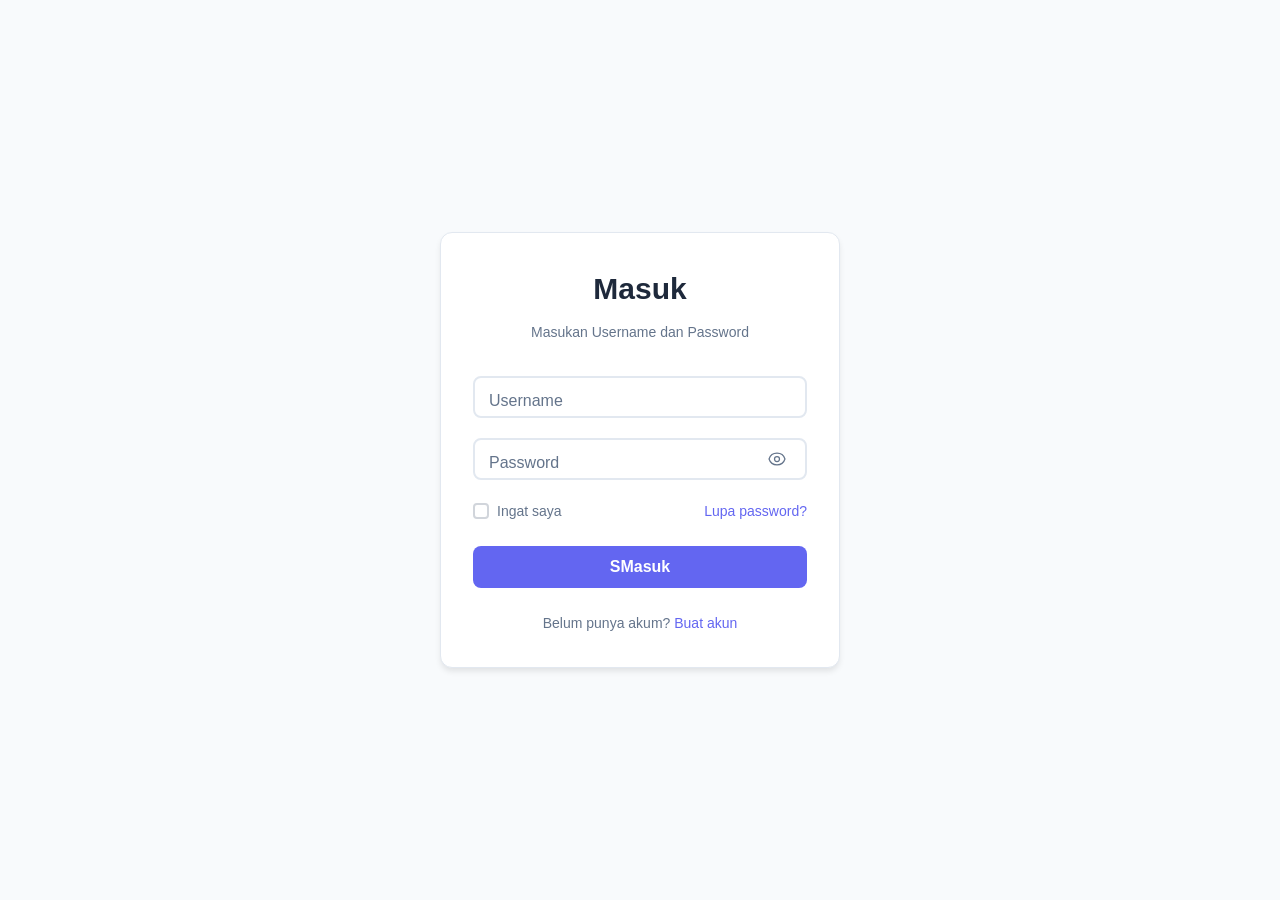
==== login/login.html @ 02b38fc1 "Update and rename index.html to login.html" ====
<!DOCTYPE html>
<html lang="en">
<head>
    <meta charset="UTF-8">
    <meta name="viewport" content="width=device-width, initial-scale=1.0">
    <title>Masuk web-apasih</title>
    <meta name="description" content="Clean, simple, copy-paste-ready login form with email + password validation.">
    <meta name="author" content="Aigars Silkalns / Colorlib">
    <link rel="canonical" href="https://puikinsh.github.io/login-forms/forms/basic/">
    <link rel="icon" type="image/svg+xml" href="data:image/svg+xml,<svg xmlns='http://www.w3.org/2000/svg' viewBox='0 0 100 100'><circle cx='50' cy='50' r='48' fill='%236366f1'/><text x='50' y='68' font-size='60' text-anchor='middle' fill='white' font-family='system-ui,sans-serif'>L</text></svg>">
    <meta property="og:type" content="website">
    <meta property="og:title" content="Basic Login Form">
    <meta property="og:description" content="Clean, simple, copy-paste-ready login form with email + password validation.">
    <meta property="og:url" content="https://puikinsh.github.io/login-forms/forms/basic/">
    <meta property="og:image" content="https://puikinsh.github.io/login-forms/assets/screenshots/basic.png">
    <meta name="twitter:card" content="summary_large_image">
    <meta name="twitter:title" content="Basic Login Form">
    <meta name="twitter:description" content="Clean, simple, copy-paste-ready login form with email + password validation.">
    <meta name="twitter:image" content="https://puikinsh.github.io/login-forms/assets/screenshots/basic.png">
    <link rel="stylesheet" href="style.css">
</head>
<body>
    <div class="login-container">
        <div class="login-card">
            <div class="login-header">
                <h2>Masuk</h2>
                <p>Masukan Username dan Password</p>
            </div>
            
            <form class="login-form" id="loginForm" novalidate>
                <div class="form-group">
                    <div class="input-wrapper">
                        <input type="username" id="username" name="username" required autocomplete="username">
                        <label for="username">Username</label>
                    </div>
                    <span class="error-message" id="usernameError"></span>
                </div>

                <div class="form-group">
                    <div class="input-wrapper password-wrapper">
                        <input type="password" id="password" name="password" required autocomplete="current-password">
                        <label for="password">Password</label>
                        <button type="button" class="password-toggle" id="passwordToggle" aria-label="Toggle password visibility">
                            <span class="eye-icon"></span>
                        </button>
                    </div>
                    <span class="error-message" id="passwordError"></span>
                </div>

                <div class="form-options">
                    <label class="remember-wrapper">
                        <input type="checkbox" id="remember" name="remember">
                        <span class="checkbox-label">
                            <span class="checkmark"></span>
                            Ingat saya
                        </span>
                    </label>
                    <a href="#" class="forgot-password">Lupa password?</a>
                </div>

                <button type="submit" class="login-btn">
                    <span class="btn-text">SMasuk</span>
                    <span class="btn-loader"></span>
                </button>
            </form>

            <div class="signup-link">
                <p>Belum punya akum? <a href="register.html">Buat akun</a></p>
            </div>

            <div class="success-message" id="successMessage">
                <div class="success-icon">✓</div>
                <h3>Berhasil masuk</h3>
                <p>Menuju web..</p>
            </div>
        </div>
    </div>

    <script src="../../shared/js/form-utils.js"></script>
    <script src="script.js"></script>
  <script src="js/login.js"></script>
</body>
  </html>
---- login/style.css ----
/* Basic Login Form - Clean & Simple */

* {
    margin: 0;
    padding: 0;
    box-sizing: border-box;
}

body {
    font-family: -apple-system, BlinkMacSystemFont, 'Segoe UI', Roboto, 'Helvetica Neue', Arial, sans-serif;
    background: #f8fafc;
    min-height: 100vh;
    display: flex;
    align-items: center;
    justify-content: center;
    padding: 20px;
    line-height: 1.6;
    color: #334155;
}

.login-container {
    width: 100%;
    max-width: 400px;
}

.login-card {
    background: white;
    border-radius: 12px;
    padding: 32px;
    border: 1px solid #e2e8f0;
    box-shadow: 0 4px 6px -1px rgba(0, 0, 0, 0.1);
}

.login-header {
    text-align: center;
    margin-bottom: 32px;
}

.login-header h2 {
    font-size: 1.875rem;
    font-weight: 700;
    color: #1e293b;
    margin-bottom: 8px;
}

.login-header p {
    color: #64748b;
    font-size: 0.875rem;
}

/* Form Styles */
.form-group {
    margin-bottom: 20px;
}

.input-wrapper {
    position: relative;
    display: flex;
    flex-direction: column;
}

.input-wrapper input {
    background: white;
    border: 2px solid #e2e8f0;
    border-radius: 8px;
    padding: 12px 16px 8px 16px;
    color: #1e293b;
    font-size: 16px;
    transition: all 0.2s ease;
    width: 100%;
    outline: none;
}

.input-wrapper input::placeholder {
    color: transparent;
}

.input-wrapper label {
    position: absolute;
    left: 16px;
    top: 12px;
    color: #64748b;
    font-size: 16px;
    transition: all 0.2s ease;
    pointer-events: none;
    transform-origin: left top;
}

.input-wrapper input:focus,
.input-wrapper input:valid,
.input-wrapper input.has-value {
    border-color: #6366f1;
}

.input-wrapper input:focus + label,
.input-wrapper input:valid + label,
.input-wrapper input.has-value + label {
    transform: translateY(-8px) scale(0.875);
    color: #6366f1;
    font-weight: 500;
}

/* Password Toggle */
.password-wrapper {
    position: relative;
}

.password-wrapper input {
    padding-right: 48px;
}

.password-toggle {
    position: absolute;
    right: 12px;
    top: 50%;
    transform: translateY(-50%);
    background: none;
    border: none;
    cursor: pointer;
    padding: 8px;
    color: #64748b;
    transition: color 0.2s ease;
}

.password-toggle:hover {
    color: #1e293b;
}

.eye-icon {
    display: block;
    width: 20px;
    height: 20px;
    background-image: url("data:image/svg+xml,%3csvg xmlns='http://www.w3.org/2000/svg' fill='none' viewBox='0 0 24 24' stroke='%2364748b' stroke-width='1.5'%3e%3cpath stroke-linecap='round' stroke-linejoin='round' d='M15 12a3 3 0 11-6 0 3 3 0 016 0z'/%3e%3cpath stroke-linecap='round' stroke-linejoin='round' d='M2.458 12C3.732 7.943 7.523 5 12 5c4.478 0 8.268 2.943 9.542 7-1.274 4.057-5.064 7-9.542 7-4.477 0-8.268-2.943-9.542-7z'/%3e%3c/svg%3e");
    background-size: contain;
    background-repeat: no-repeat;
    background-position: center;
    transition: background-image 0.2s ease;
}

.eye-icon.show-password {
    background-image: url("data:image/svg+xml,%3csvg xmlns='http://www.w3.org/2000/svg' fill='none' viewBox='0 0 24 24' stroke='%2364748b' stroke-width='1.5'%3e%3cpath stroke-linecap='round' stroke-linejoin='round' d='M3.98 8.223A10.477 10.477 0 001.934 12C3.226 16.338 7.244 19.5 12 19.5c.993 0 1.953-.138 2.863-.395M6.228 6.228A10.45 10.45 0 0112 4.5c4.756 0 8.773 3.162 10.065 7.498a10.523 10.523 0 01-4.293 5.774M6.228 6.228L3 3m3.228 3.228l3.65 3.65m7.894 7.894L21 21m-3.228-3.228l-3.65-3.65m0 0a3 3 0 11-4.243-4.243m4.242 4.242L9.88 9.88'/%3e%3c/svg%3e");
}

/* Error Messages */
.error-message {
    display: block;
    color: #ef4444;
    font-size: 0.75rem;
    font-weight: 500;
    margin-top: 4px;
    margin-left: 4px;
    opacity: 0;
    transform: translateY(-4px);
    transition: all 0.2s ease;
}

.error-message.show {
    opacity: 1;
    transform: translateY(0);
}

.form-group.error .input-wrapper input {
    border-color: #ef4444;
}

/* Form Options */
.form-options {
    display: flex;
    justify-content: space-between;
    align-items: center;
    margin-bottom: 24px;
    flex-wrap: wrap;
    gap: 12px;
}

.remember-wrapper {
    display: flex;
    align-items: center;
    gap: 8px;
    cursor: pointer;
}

.remember-wrapper input[type="checkbox"] {
    display: none;
}

.checkbox-label {
    color: #64748b;
    font-size: 0.875rem;
    cursor: pointer;
    user-select: none;
    display: flex;
    align-items: center;
    gap: 8px;
}

.checkmark {
    width: 16px;
    height: 16px;
    border: 2px solid #d1d5db;
    border-radius: 4px;
    display: flex;
    align-items: center;
    justify-content: center;
    transition: all 0.2s ease;
    flex-shrink: 0;
    background: white;
}

.remember-wrapper input[type="checkbox"]:checked ~ .checkbox-label .checkmark {
    background: #6366f1;
    border-color: #6366f1;
}

.remember-wrapper input[type="checkbox"]:checked ~ .checkbox-label .checkmark::after {
    content: '✓';
    color: white;
    font-size: 10px;
    font-weight: bold;
}

.forgot-password {
    color: #6366f1;
    text-decoration: none;
    font-size: 0.875rem;
    font-weight: 500;
    transition: color 0.2s ease;
}

.forgot-password:hover {
    color: #4f46e5;
}

/* Button */
.login-btn {
    width: 100%;
    background: #6366f1;
    border: none;
    border-radius: 8px;
    padding: 12px 24px;
    color: white;
    font-size: 16px;
    font-weight: 600;
    cursor: pointer;
    transition: all 0.2s ease;
    position: relative;
    margin-bottom: 24px;
}

.login-btn:hover {
    background: #4f46e5;
}

.login-btn:active {
    transform: translateY(1px);
}

/* Loading State */
.login-btn.loading {
    pointer-events: none;
    background: #a5a6f6;
}

.btn-text {
    transition: opacity 0.2s ease;
}

.btn-loader {
    position: absolute;
    top: 50%;
    left: 50%;
    transform: translate(-50%, -50%);
    width: 16px;
    height: 16px;
    border: 2px solid transparent;
    border-top: 2px solid white;
    border-radius: 50%;
    opacity: 0;
    animation: spin 1s linear infinite;
    transition: opacity 0.2s ease;
}

.login-btn.loading .btn-text {
    opacity: 0;
}

.login-btn.loading .btn-loader {
    opacity: 1;
}

/* Signup Link */
.signup-link {
    text-align: center;
}

.signup-link p {
    color: #64748b;
    font-size: 0.875rem;
}

.signup-link a {
    color: #6366f1;
    text-decoration: none;
    font-weight: 500;
    transition: color 0.2s ease;
}

.signup-link a:hover {
    color: #4f46e5;
}

/* Success Message */
.success-message {
    display: none;
    text-align: center;
    padding: 32px 20px;
    opacity: 0;
    transform: translateY(20px);
    transition: all 0.3s ease;
}

.success-message.show {
    display: block;
    opacity: 1;
    transform: translateY(0);
}

.success-icon {
    width: 48px;
    height: 48px;
    background: #22c55e;
    border-radius: 50%;
    display: flex;
    align-items: center;
    justify-content: center;
    font-size: 20px;
    color: white;
    margin: 0 auto 16px;
    animation: successPulse 0.5s ease;
}

.success-message h3 {
    color: #1e293b;
    font-size: 1.25rem;
    margin-bottom: 8px;
}

.success-message p {
    color: #64748b;
    font-size: 0.875rem;
}

/* Animations */
@keyframes spin {
    0% { transform: translate(-50%, -50%) rotate(0deg); }
    100% { transform: translate(-50%, -50%) rotate(360deg); }
}

@keyframes successPulse {
    0% { transform: scale(0); }
    50% { transform: scale(1.1); }
    100% { transform: scale(1); }
}

/* Mobile Responsive */
@media (max-width: 480px) {
    .login-card {
        padding: 24px;
        margin: 10px;
    }
    
    .login-header h2 {
        font-size: 1.5rem;
    }
    
    .form-options {
        flex-direction: column;
        align-items: flex-start;
        gap: 16px;
    }
}
/* === Accessibility: keyboard focus indicators === */
/* Restores visible focus rings for keyboard users without affecting mouse interaction. */
:focus-visible {
    outline: 2px solid currentColor;
    outline-offset: 2px;
    border-radius: 4px;
}

/* Reduced motion: respect user preference. Animations defined per form will tone down. */
@media (prefers-reduced-motion: reduce) {
    *, *::before, *::after {
        animation-duration: 0.01ms !important;
        animation-iteration-count: 1 !important;
        transition-duration: 0.01ms !important;
        scroll-behavior: auto !important;
    }
}
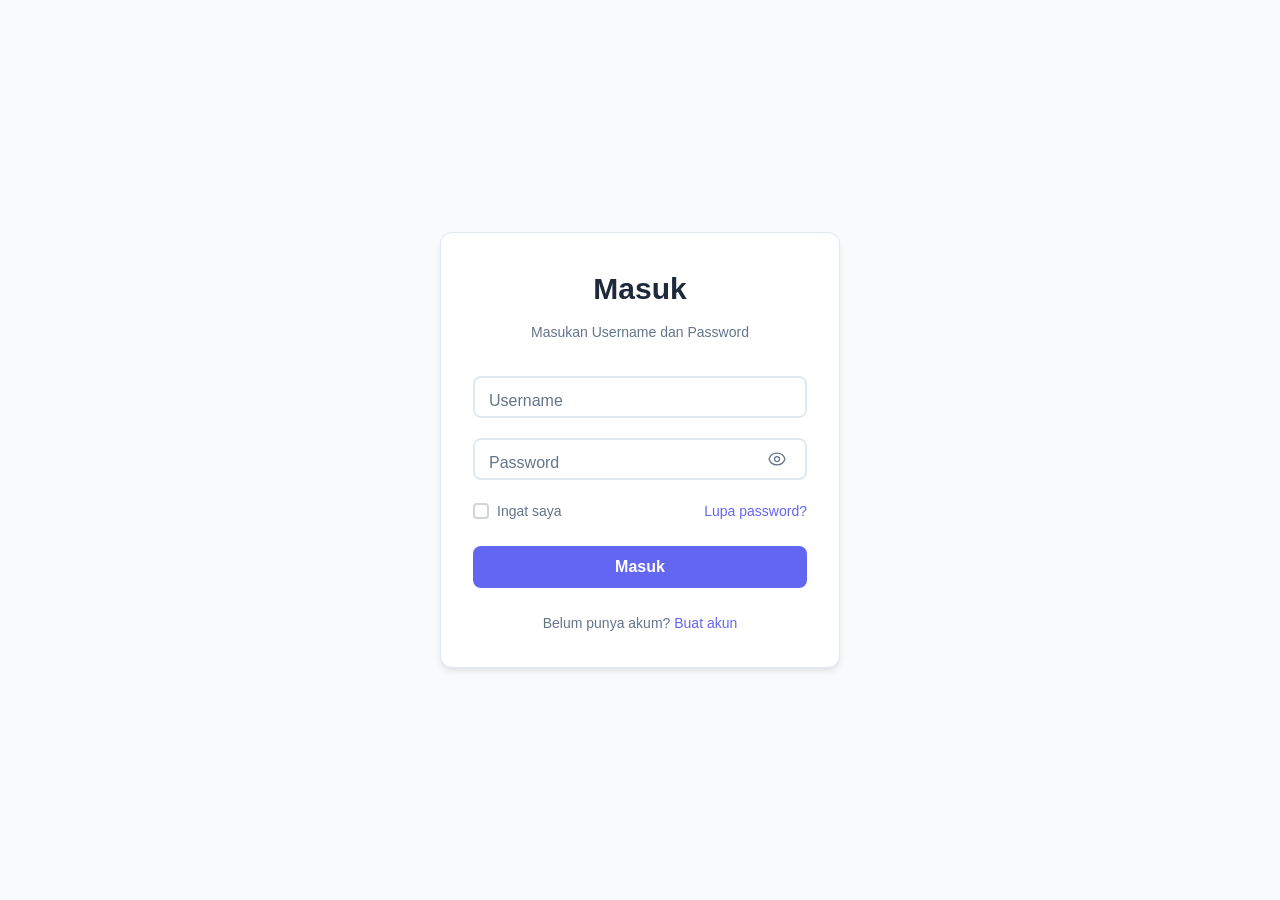
==== commit d2b3b5b1: "Update login.html" ====
--- a/login/login.html
+++ b/login/login.html
@@ -59,7 +59,7 @@
                 </div>
 
                 <button type="submit" class="login-btn">
-                    <span class="btn-text">SMasuk</span>
+                    <span class="btn-text">Masuk</span>
                     <span class="btn-loader"></span>
                 </button>
             </form>
